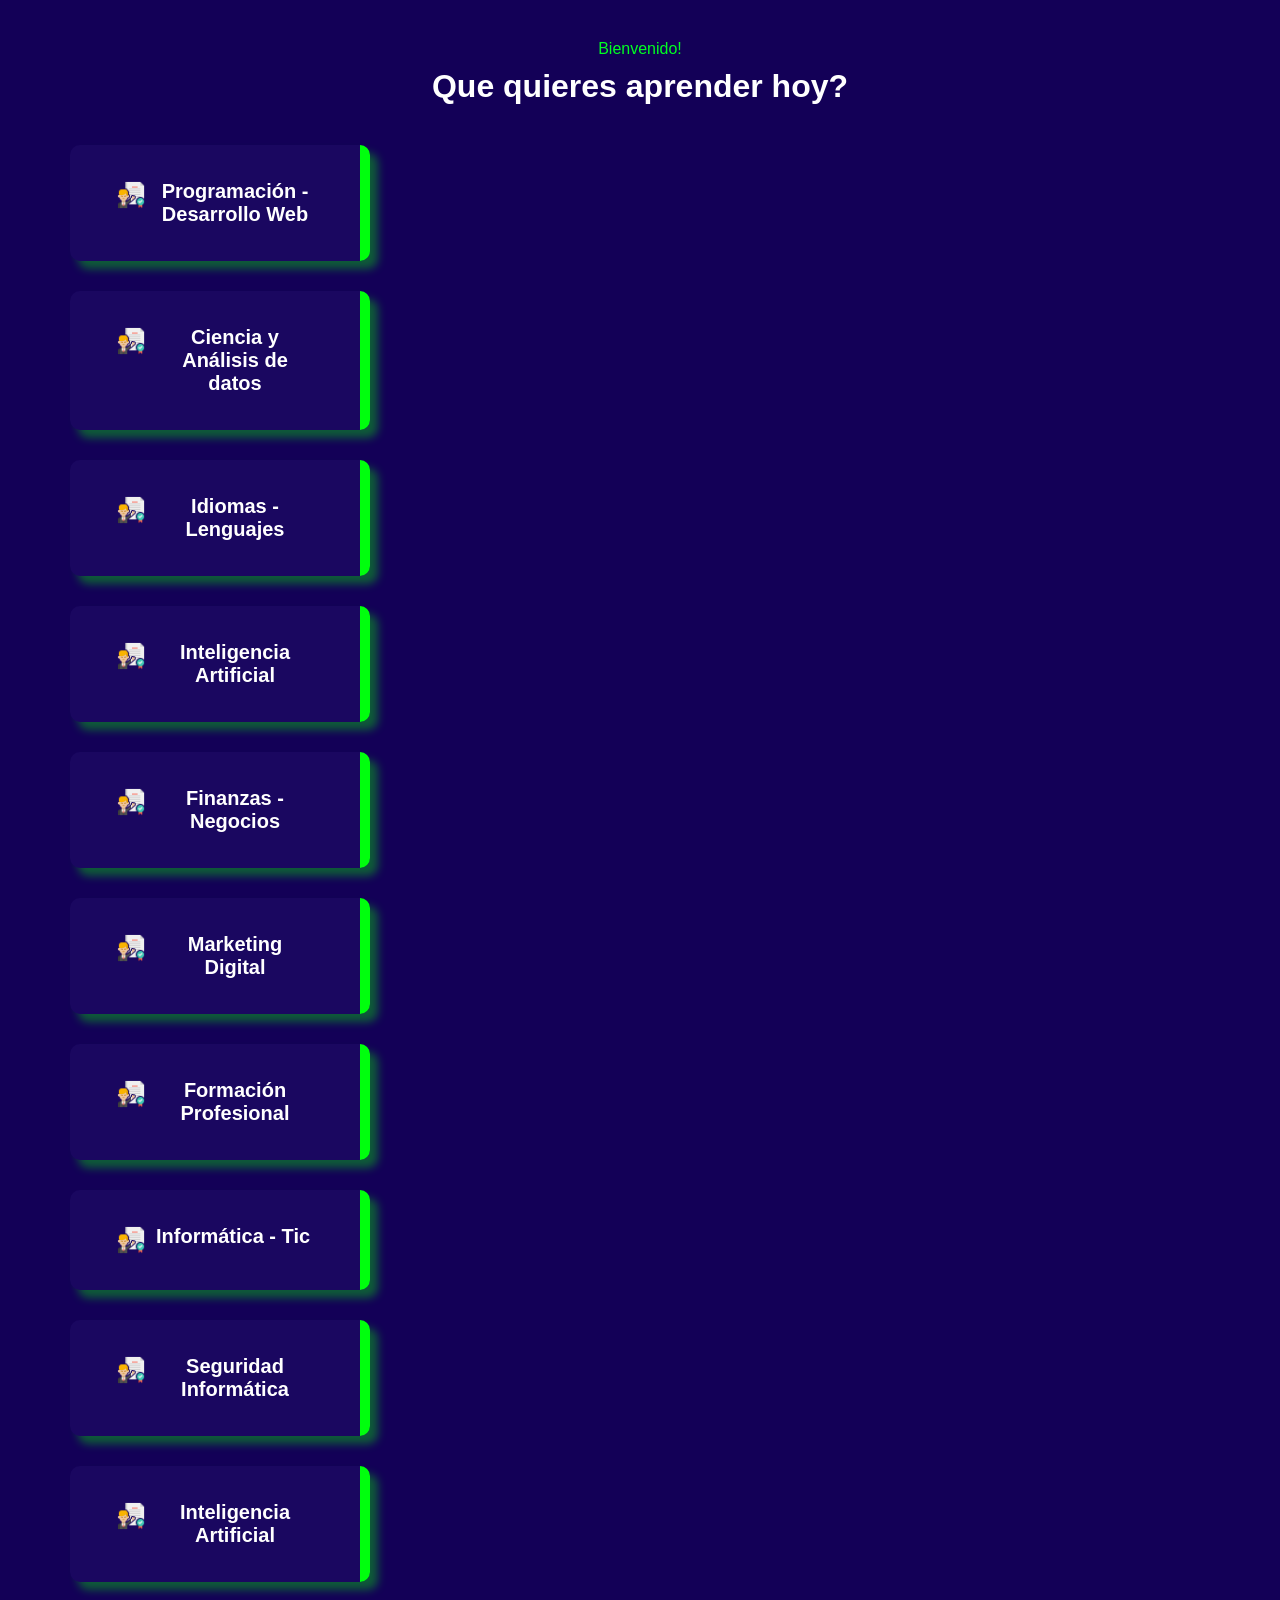
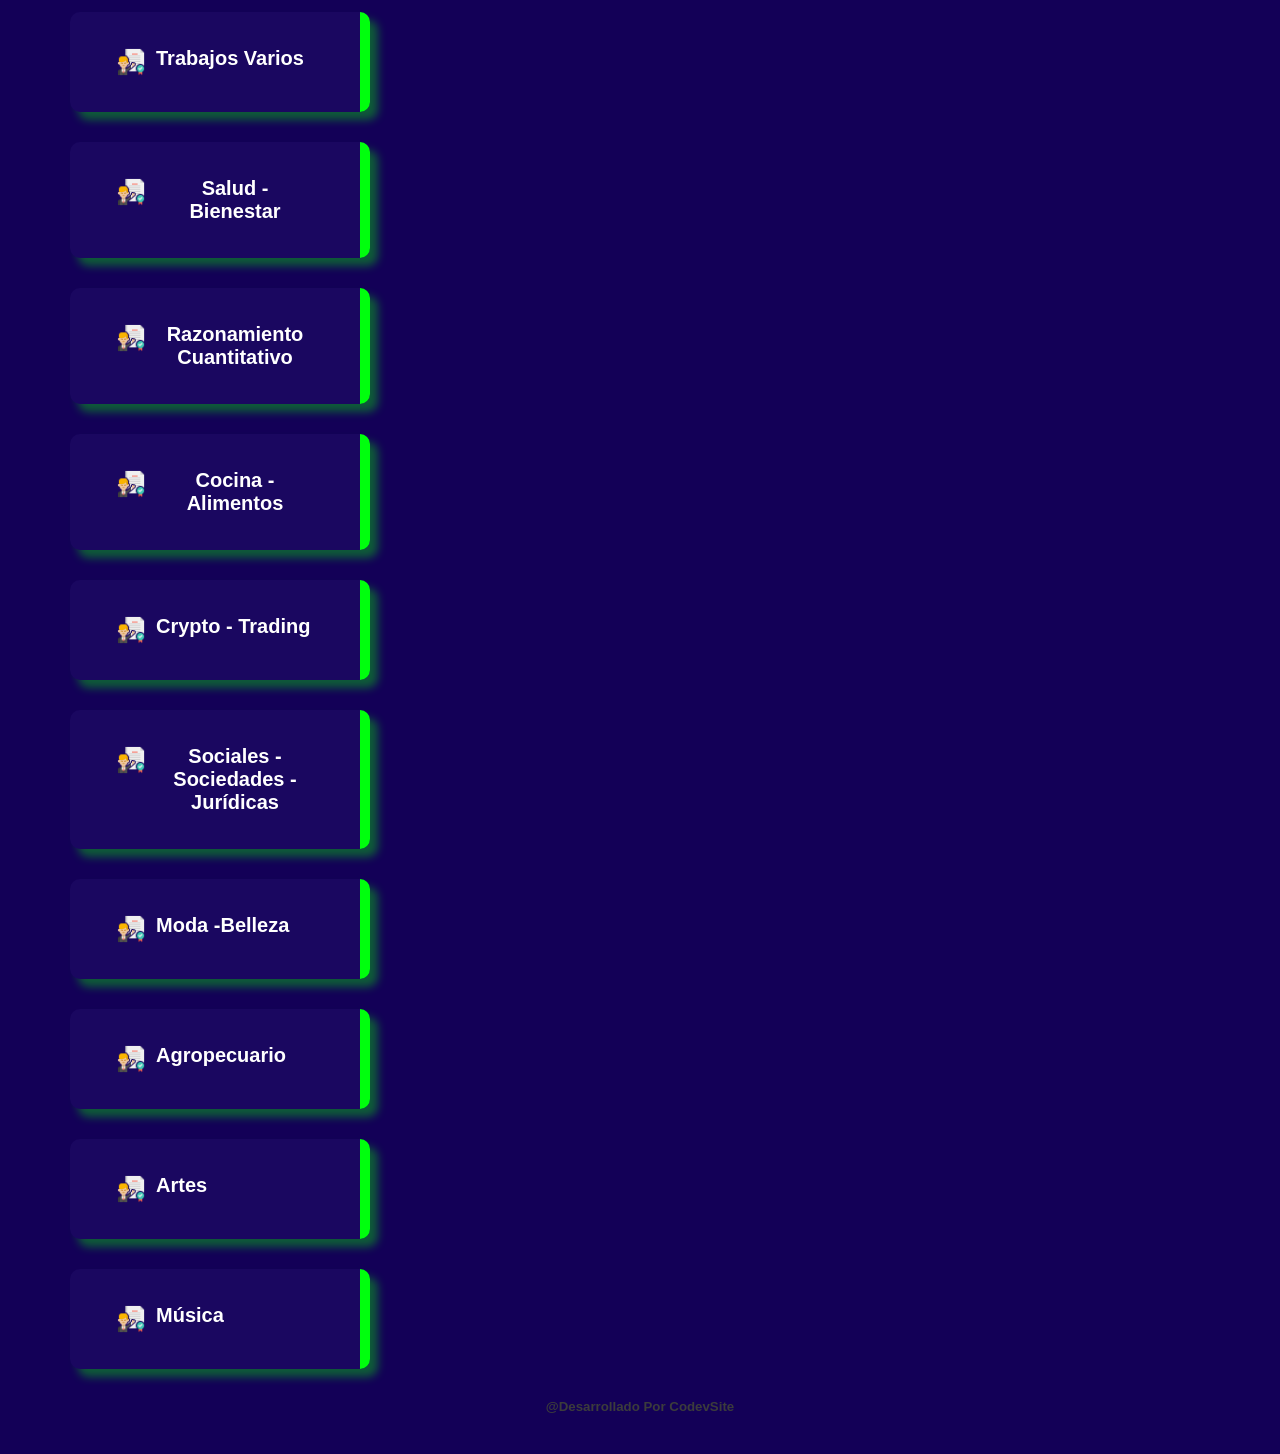
==== index.html @ 2d2b7a4b "Add files via upload" ====
<!DOCTYPE html>
<html lang="es">

<head>
    <meta charset="UTF-8">
    <meta name="viewport" content="width=device-width, initial-scale=1.0">
    <link rel="stylesheet" href="style.css">
    <title>Cursos</title>
</head>

<body>

    <p style="color: rgb(0, 255, 34);">Bienvenido!</p>
    <h1>Que quieres aprender hoy?</h1>
    <a href="style.css"><button><img src="cursos.png" alt=""> Programación - Desarrollo Web</button></a>
    <a href="style.css"><button><img src="cursos.png" alt=""> Ciencia y Análisis de datos</button></a>
    <a href="style.css"><button><img src="cursos.png" alt=""> Idiomas - Lenguajes</button></a>
    <a href="style.css"><button><img src="cursos.png" alt=""> Inteligencia Artificial</button></a>
    <a href="style.css"><button><img src="cursos.png" alt=""> Finanzas - Negocios</button></a>
    <a href="style.css"><button><img src="cursos.png" alt=""> Marketing Digital</button></a>
    <a href="style.css"><button><img src="cursos.png" alt=""> Formación Profesional</button></a>
    <a href="style.css"><button><img src="cursos.png" alt=""> Informática - Tic</button></a>
    <a href="style.css"><button><img src="cursos.png" alt=""> Seguridad Informática</button></a>
    <a href="style.css"><button><img src="cursos.png" alt=""> Inteligencia Artificial</button></a>
    <a href="style.css"><button><img src="cursos.png" alt=""> Trabajos Varios</button></a>
    <a href="style.css"><button><img src="cursos.png" alt=""> Salud - Bienestar</button></a>
    <a href="style.css"><button><img src="cursos.png" alt=""> Razonamiento Cuantitativo</button></a>
    <a href="style.css"><button><img src="cursos.png" alt=""> Cocina - Alimentos</button></a>
    <a href="style.css"><button><img src="cursos.png" alt=""> Crypto - Trading</button></a>
    <a href="style.css"><button><img src="cursos.png" alt=""> Sociales - Sociedades - Jurídicas</button></a>
    <a href="style.css"><button><img src="cursos.png" alt=""> Moda -Belleza</button></a>
    <a href="style.css"><button><img src="cursos.png" alt=""> Agropecuario</button></a>
    <a href="style.css"><button><img src="cursos.png" alt=""> Artes</button></a>
    <a href="style.css"><button><img src="cursos.png" alt=""> Música</button></a>

    <h5 style="color: rgb(60, 60, 60);">@Desarrollado Por CodevSite</h5>

</body>

</html>
---- style.css ----
* {
    margin: 0;
    padding: 0;
    font-family: sans-serif;
    text-align: center;
}

body {
    background-color: #130057;
    padding: 40px;
    color: white;
}

a {
    text-decoration: none;
}

body h1 {
    padding: 10px 0px 10px 0px;
}

body button img {
    width: 30px;
    padding: 0px 10px 0px 0px;
}

body button {
    display: flex;
    box-shadow: 8px 8px 8px #09ff005b;
    padding: 35px 46px 35px 46px;
    background-color: #987bff0e;
    border: none;
    border-radius: 10px;
    border-right: 10px solid rgb(0, 255, 13);
    font-size: 20px;
    font-weight: 900;
    color: rgb(255, 255, 255);
    margin: 30px;
    width: 300px;
    animation-name: lio;
    animation-duration: 1s;
    animation-iteration-count: infinite;
}

@keyframes lio {
    0% {
        transform: translateX(0);
    }
    50% {
        transform: translateY(3%);
    }
}
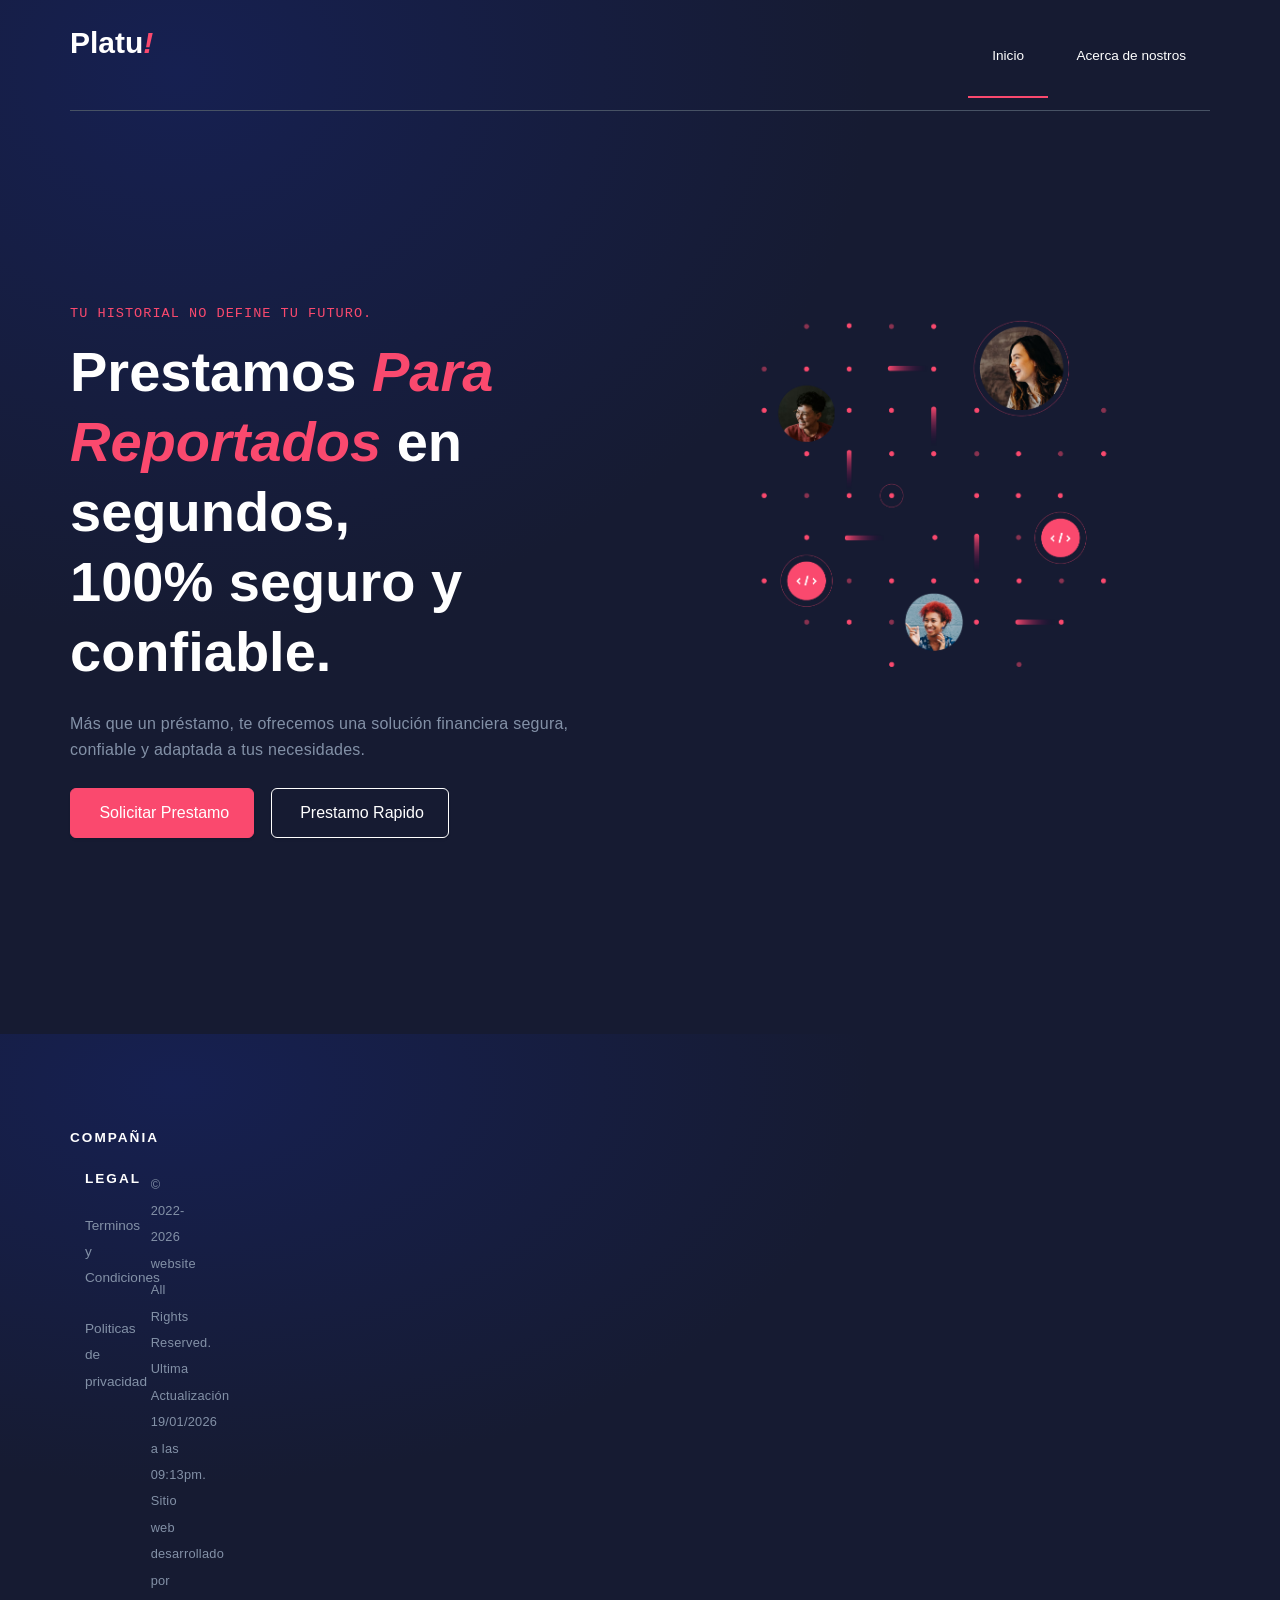
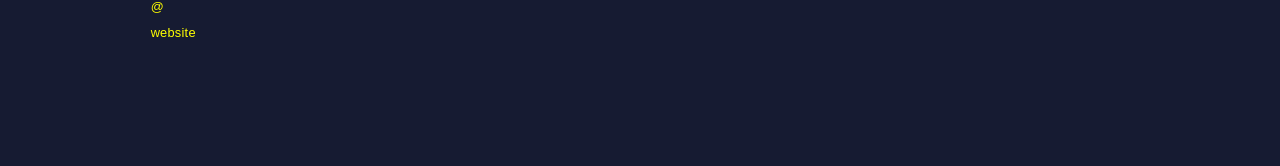
==== commit 4b6fe19a: "Add files via upload" ====
--- a/index.html
+++ b/index.html
@@ -3,37 +3,136 @@
 
 <head>
     <meta charset="UTF-8">
+    <meta http-equiv="X-UA-Compatible" content="IE=edge">
     <meta name="viewport" content="width=device-width, initial-scale=1.0">
-    <link rel="stylesheet" href="style.css">
-    <title>Cursos</title>
+    <title>Prestamos Colombia</title>
+
+    <link rel="stylesheet" href="styles.css">
+    <link rel="stylesheet" href="https://cdnjs.cloudflare.com/ajax/libs/font-awesome/6.1.2/css/all.min.css">
+
 </head>
 
 <body>
 
-    <p style="color: rgb(0, 255, 34);">Bienvenido!</p>
-    <h1>Que quieres aprender hoy?</h1>
-    <a href="style.css"><button><img src="cursos.png" alt=""> Programación - Desarrollo Web</button></a>
-    <a href="style.css"><button><img src="cursos.png" alt=""> Ciencia y Análisis de datos</button></a>
-    <a href="style.css"><button><img src="cursos.png" alt=""> Idiomas - Lenguajes</button></a>
-    <a href="style.css"><button><img src="cursos.png" alt=""> Inteligencia Artificial</button></a>
-    <a href="style.css"><button><img src="cursos.png" alt=""> Finanzas - Negocios</button></a>
-    <a href="style.css"><button><img src="cursos.png" alt=""> Marketing Digital</button></a>
-    <a href="style.css"><button><img src="cursos.png" alt=""> Formación Profesional</button></a>
-    <a href="style.css"><button><img src="cursos.png" alt=""> Informática - Tic</button></a>
-    <a href="style.css"><button><img src="cursos.png" alt=""> Seguridad Informática</button></a>
-    <a href="style.css"><button><img src="cursos.png" alt=""> Inteligencia Artificial</button></a>
-    <a href="style.css"><button><img src="cursos.png" alt=""> Trabajos Varios</button></a>
-    <a href="style.css"><button><img src="cursos.png" alt=""> Salud - Bienestar</button></a>
-    <a href="style.css"><button><img src="cursos.png" alt=""> Razonamiento Cuantitativo</button></a>
-    <a href="style.css"><button><img src="cursos.png" alt=""> Cocina - Alimentos</button></a>
-    <a href="style.css"><button><img src="cursos.png" alt=""> Crypto - Trading</button></a>
-    <a href="style.css"><button><img src="cursos.png" alt=""> Sociales - Sociedades - Jurídicas</button></a>
-    <a href="style.css"><button><img src="cursos.png" alt=""> Moda -Belleza</button></a>
-    <a href="style.css"><button><img src="cursos.png" alt=""> Agropecuario</button></a>
-    <a href="style.css"><button><img src="cursos.png" alt=""> Artes</button></a>
-    <a href="style.css"><button><img src="cursos.png" alt=""> Música</button></a>
+    <!-- Hero -->
+    <section id="hero">
+        <!-- Header -->
+        <header>
+            <div class="container">
+                <div id="navbar">
+                    <h1 style="font-size: 30px;" class="logo" alt="logo">Platu<i style="color: #fa496e; font-weight: 900; font-family: sans-serif;">!</i></h1>
+                    <nav>
 
-    <h5 style="color: rgb(60, 60, 60);">@Desarrollado Por CodevSite</h5>
+                        <button class="navbar-toggle" aria-label="Toggle navigation">
+                    <i class="fa-solid fa-bars"></i>
+                </button>
+
+                        <ul class="navbar-links">
+                            <li class="active"><a href="">Inicio</a></li>
+                      
+                            <li><a href="#de">Acerca de nostros</a></li>
+                        </ul>
+                    </nav>
+                </div>
+            </div>
+        </header>
+
+        <div class="container">
+            <div class="row">
+                <div class="col-sm-6">
+                    <p class="kicker">Tu historial no define tu futuro.</p>
+                    <h1 class="jumbo">Prestamos<i style="color: #fa496e; font-weight: 900; font-family: sans-serif;"> Para Reportados</i> en segundos, <br> 100% seguro y confiable.</h1>
+
+                    <p>Más que un préstamo, te ofrecemos una solución financiera segura, confiable y adaptada a tus necesidades.</p>
+                    <div class="did">
+                        <a href="uno.html" class="btn btn-primary mr-sm"> &nbsp;Solicitar Prestamo</a> <a href="uno.html" class="btn btn-secondary"> &nbsp;Prestamo Rapido</a>
+                    </div>
+                </div>
+
+                <div class="col-sm-6">
+                    <div class="di">
+                        <img src="hero.png" class="hero-img" alt="">
+                    </div>
+                </div>
+            </div>
+        </div>
+    </section>
+
+    <style>
+        .did {
+            animation-name: log;
+            animation-duration: 1s;
+            animation-iteration-count: infinite;
+        }
+        
+        @keyframes log {
+            0% {
+                transform: translateY(0%);
+            }
+            50% {
+                transform: translateX(1px);
+            }
+        }
+        
+        .di {
+            animation-name: log;
+            animation-duration: 2s;
+            animation-iteration-count: infinite;
+        }
+        
+        @keyframes log {
+            0% {
+                transform: translateX(0%);
+            }
+            50% {
+                transform: translateY(5%);
+            }
+        }
+    </style>
+
+    <main>
+        <!-- Trusted -->
+
+
+
+        <!-- Content -->
+
+       
+        <footer id="de">
+            <div class="container">
+                <div class="row">
+                    <div class="col-sm-3">
+                        <h3>Compañia</h3>
+
+                        <ul>
+                          
+                    
+                    <div class="col-sm-3">
+                        <h3>Legal</h3>
+
+                        <ul>
+                            <li>
+                                <a href="#">Terminos y Condiciones</a>
+                            </li>
+                            <li>
+                                <a href="#">Politicas de privacidad</a>
+                            </li>
+                        </ul>
+                    </div>
+                    <div class="col-sm-3">
+
+
+
+
+                        <p><small>© 2022-2026 website All Rights Reserved. Ultima Actualización 19/01/2026 a las 09:13pm. <br>Sitio web desarrollado por <a style="text-decoration: none; color: yellow;" href="">@ website
+
+                        </a></small></p>
+                    </div>
+                </div>
+            </div>
+        </footer>
+
+        <script src="main.js"></script> 
 
 </body>
 
--- a/styles.css
+++ b/styles.css
@@ -0,0 +1,1560 @@
+html {
+    line-height: 1.15;
+    -webkit-text-size-adjust: 100%;
+}
+
+body::-webkit-scrollbar {
+    background-color: #161B32;
+    width: 12px;
+}
+
+::-webkit-scrollbar-thumb {
+    border-radius: 50px;
+    background-color: rgb(255, 255, 255);
+}
+
+body {
+    margin: 0
+}
+
+main {
+    display: block
+}
+
+h1 {
+    font-size: 2em
+}
+
+hr {
+    box-sizing: content-box;
+    height: 0;
+    overflow: visible
+}
+
+pre {
+    font-family: monospace, monospace;
+    font-size: 1em
+}
+
+a {
+    background-color: rgba(0, 0, 0, 0)
+}
+
+abbr[title] {
+    border-bottom: none;
+    text-decoration: underline;
+    text-decoration: underline dotted
+}
+
+b,
+strong {
+    font-weight: bolder
+}
+
+code,
+kbd,
+samp {
+    font-family: monospace, monospace;
+    font-size: 1em
+}
+
+small {
+    font-size: 80%
+}
+
+sub,
+sup {
+    font-size: 75%;
+    line-height: 0;
+    position: relative;
+    vertical-align: baseline
+}
+
+sub {
+    bottom: -0.25em
+}
+
+sup {
+    top: -0.5em
+}
+
+img {
+    border-style: none
+}
+
+button,
+input,
+optgroup,
+select,
+textarea {
+    font-family: inherit;
+    font-size: 100%;
+    line-height: 1.15;
+    margin: 0
+}
+
+button,
+input {
+    overflow: visible
+}
+
+button,
+select {
+    text-transform: none
+}
+
+button,
+[type=button],
+[type=reset],
+[type=submit] {
+    -webkit-appearance: button
+}
+
+button::-moz-focus-inner,
+[type=button]::-moz-focus-inner,
+[type=reset]::-moz-focus-inner,
+[type=submit]::-moz-focus-inner {
+    border-style: none;
+    padding: 0
+}
+
+button:-moz-focusring,
+[type=button]:-moz-focusring,
+[type=reset]:-moz-focusring,
+[type=submit]:-moz-focusring {
+    outline: 1px dotted ButtonText
+}
+
+fieldset {
+    padding: .35em .75em .625em
+}
+
+legend {
+    box-sizing: border-box;
+    color: inherit;
+    display: table;
+    max-width: 100%;
+    padding: 0;
+    white-space: normal
+}
+
+progress {
+    vertical-align: baseline
+}
+
+textarea {
+    overflow: auto
+}
+
+[type=checkbox],
+[type=radio] {
+    box-sizing: border-box;
+    padding: 0
+}
+
+[type=number]::-webkit-inner-spin-button,
+[type=number]::-webkit-outer-spin-button {
+    height: auto
+}
+
+[type=search] {
+    -webkit-appearance: textfield;
+    outline-offset: -2px
+}
+
+[type=search]::-webkit-search-decoration {
+    -webkit-appearance: none
+}
+
+::-webkit-file-upload-button {
+    -webkit-appearance: button;
+    font: inherit
+}
+
+details {
+    display: block
+}
+
+summary {
+    display: list-item
+}
+
+template {
+    display: none
+}
+
+[hidden] {
+    display: none
+}
+
+@font-face {
+    font-family: "Manrope";
+    src: url("../../fonts/Manrope-Bold.woff2") format("woff2");
+    font-weight: 700
+}
+
+@font-face {
+    font-family: "Manrope";
+    src: url("../../fonts/Manrope-Regular.woff2") format("woff2");
+    font-weight: 400
+}
+
+@font-face {
+    font-family: "Manrope";
+    src: url("../../fonts/Manrope-Light.woff2") format("woff2");
+    font-weight: 300
+}
+
+@font-face {
+    font-family: "Manrope";
+    src: url("../../fonts/Manrope-SemiBold.woff2") format("woff2");
+    font-weight: 600
+}
+
+@font-face {
+    font-family: "Manrope";
+    src: url("../../fonts/Manrope-ExtraLight.woff2") format("woff2");
+    font-weight: 100
+}
+
+html {
+    font-size: 1rem;
+    line-height: 1.65;
+    -webkit-box-sizing: border-box;
+    box-sizing: border-box;
+    -ms-overflow-style: scrollbar;
+    -webkit-text-size-adjust: 100%;
+    image-rendering: crisp-edges;
+    scroll-behavior: smooth;
+}
+
+body {
+    font-family: "Manrope", sans-serif;
+    color: #8391a7;
+    font-weight: 300
+}
+
+*,
+*::before,
+*::after {
+    -webkit-box-sizing: inherit;
+    box-sizing: inherit
+}
+
+h1,
+h2,
+h3,
+h4,
+h5,
+h6 {
+    margin-top: 0;
+    margin-bottom: 1.5rem;
+    line-height: 1.25;
+    font-weight: 600;
+    color: #1d2d35
+}
+
+h1 {
+    font-size: 2rem
+}
+
+h2 {
+    font-size: 1.75rem
+}
+
+h3 {
+    font-size: 1.5rem
+}
+
+h4 {
+    font-size: 1.25rem
+}
+
+h5 {
+    font-size: 1.1rem
+}
+
+h6 {
+    font-size: 1rem
+}
+
+@media(min-width: 768px) {
+    h1 {
+        font-size: 3rem
+    }
+    h1.jumbo {
+        font-size: 3.5rem
+    }
+    h2 {
+        font-size: 2.5rem;
+        margin-top: .75rem
+    }
+    h3 {
+        font-size: 2rem
+    }
+    h4 {
+        font-size: 1.5rem
+    }
+    h5 {
+        font-size: 1.25rem
+    }
+    h6 {
+        font-size: 1rem
+    }
+}
+
+p {
+    margin-bottom: 1.5rem;
+    margin-top: 0;
+    letter-spacing: .25px;
+    font-weight: 300
+}
+
+.kicker {
+    text-transform: uppercase;
+    color: #fa496e;
+    font-weight: 400;
+    font-size: .85rem !important;
+    letter-spacing: 1px;
+    margin-bottom: .75rem;
+    font-family: monospace;
+}
+
+header {
+    padding-bottom: 12rem
+}
+
+header #navbar .logo {
+    max-width: 100px
+}
+
+#hero {
+    padding: 0 0 12rem 0;
+    background-image: radial-gradient(54.35% 54.35% at 13.82% 7%, #162051 0%, #161B32 100%)
+}
+
+#hero .hero-img {
+    max-width: 360px;
+    margin: 0 auto;
+    display: block;
+    position: relative;
+    top: 1rem;
+    animation: fadeInUp 600ms .2s;
+    animation-fill-mode: both
+}
+
+#hero h1 {
+    color: #fff;
+    animation: fadeInUp 600ms .2s;
+    animation-fill-mode: both
+}
+
+#hero p {
+    font-size: 1rem;
+    animation: fadeInUp 600ms .2s;
+    animation-fill-mode: both
+}
+
+#hero .btn {
+    animation: fadeInUp 600ms .2s;
+    animation-fill-mode: both
+}
+
+#hero .btn.btn-secondary {
+    color: #fff;
+    border-color: #fff
+}
+
+#hero .btn.btn-secondary:hover {
+    background-color: #fff;
+    border-color: #fff;
+    color: #1d2d35
+}
+
+@media all and (max-width: 768px) {
+    header {
+        padding-bottom: 6rem
+    }
+    #hero {
+        padding: 0 0 6rem 0
+    }
+    #hero .hero-img {
+        max-width: 65%;
+        margin-top: 1.5rem
+    }
+}
+
+#trusted {
+    padding: 3rem 0;
+    background: #f9fafb
+}
+
+#trusted a {
+    padding: 0 1.5rem;
+    display: block;
+    color: #8391a7
+}
+
+#trusted a svg {
+    display: block
+}
+
+@media all and (max-width: 768px) {
+    #trusted a svg {
+        display: block;
+        max-width: 140px;
+        margin: 0 auto;
+        margin-bottom: .75rem
+    }
+    #trusted .row {
+        display: block !important
+    }
+}
+
+#intro {
+    padding: 12rem 0
+}
+
+#intro .img-right {
+    width: 100%;
+    display: block;
+    max-width: 500px;
+    margin-left: auto
+}
+
+@media all and (max-width: 768px) {
+    #intro {
+        padding: 6rem 0
+    }
+}
+
+#features {
+    padding: 0 0 12rem 0
+}
+
+#features .img-left {
+    width: 100%;
+    display: block;
+    max-width: 500px;
+    margin-right: auto
+}
+
+@media all and (max-width: 768px) {
+    #features {
+        padding: 0 0 6rem 0
+    }
+}
+
+#pricing {
+    padding: 12rem 0;
+    background: #f9fafb
+}
+
+@media all and (max-width: 768px) {
+    #pricing {
+        padding: 6rem 0
+    }
+}
+
+#cta {
+    background: #f9fafb;
+    padding: 3rem 0
+}
+
+footer {
+    padding: 6rem 0;
+    background: radial-gradient(54.35% 54.35% at 13.82% 7%, #162051 0%, #161B32 100%)
+}
+
+footer h3 {
+    font-size: .85rem;
+    color: #fff;
+    text-transform: uppercase;
+    letter-spacing: 2px
+}
+
+footer ul {
+    list-style: none;
+    padding-left: 0
+}
+
+footer ul li {
+    margin-bottom: 1.5rem
+}
+
+footer ul li a {
+    color: #8391a7;
+    text-decoration: none;
+    font-size: .85rem;
+    transition: all .3s ease-in-out
+}
+
+footer ul li a:hover {
+    color: #fa496e
+}
+
+footer ul.social li {
+    display: inline;
+    margin-right: .75rem
+}
+
+footer ul.social li a {
+    color: #fff
+}
+
+footer ul.social li a svg {
+    max-width: 25px
+}
+
+footer ul.social li a:hover {
+    color: #fa496e
+}
+
+footer .logo {
+    max-width: 100px;
+    margin-bottom: .75rem
+}
+
+.container {
+    margin-right: auto;
+    margin-left: auto;
+    padding-left: 15px;
+    padding-right: 15px
+}
+
+.container:before,
+.container:after {
+    content: " ";
+    display: table
+}
+
+.container:after {
+    clear: both
+}
+
+.row {
+    margin-left: -15px;
+    margin-right: -15px
+}
+
+.row:before,
+.row:after {
+    content: " ";
+    display: table
+}
+
+.row:after {
+    clear: both
+}
+
+.col-xs-1,
+.col-xs-2,
+.col-xs-3,
+.col-xs-4,
+.col-xs-5,
+.col-xs-6,
+.col-xs-7,
+.col-xs-8,
+.col-xs-9,
+.col-xs-10,
+.col-xs-11,
+.col-xs-12,
+.col-sm-1,
+.col-sm-2,
+.col-sm-3,
+.col-sm-4,
+.col-sm-5,
+.col-sm-6,
+.col-sm-7,
+.col-sm-8,
+.col-sm-9,
+.col-sm-10,
+.col-sm-11,
+.col-sm-12,
+.col-md-1,
+.col-md-2,
+.col-md-3,
+.col-md-4,
+.col-md-5,
+.col-md-6,
+.col-md-7,
+.col-md-8,
+.col-md-9,
+.col-md-10,
+.col-md-11,
+.col-md-12,
+.col-lg-1,
+.col-lg-2,
+.col-lg-3,
+.col-lg-4,
+.col-lg-5,
+.col-lg-6,
+.col-lg-7,
+.col-lg-8,
+.col-lg-9,
+.col-lg-10,
+.col-lg-11,
+.col-lg-12 {
+    position: relative;
+    min-height: 1px;
+    padding-left: 15px;
+    padding-right: 15px
+}
+
+.col-xs-1,
+.col-xs-2,
+.col-xs-3,
+.col-xs-4,
+.col-xs-5,
+.col-xs-6,
+.col-xs-7,
+.col-xs-8,
+.col-xs-9,
+.col-xs-10,
+.col-xs-11 {
+    float: left
+}
+
+.col-xs-1 {
+    width: 8.3333333333%
+}
+
+.col-xs-2 {
+    width: 16.6666666667%
+}
+
+.col-xs-3 {
+    width: 25%
+}
+
+.col-xs-4 {
+    width: 33.3333333333%
+}
+
+.col-xs-5 {
+    width: 41.6666666667%
+}
+
+.col-xs-6 {
+    width: 50%
+}
+
+.col-xs-7 {
+    width: 58.3333333333%
+}
+
+.col-xs-8 {
+    width: 66.6666666667%
+}
+
+.col-xs-9 {
+    width: 75%
+}
+
+.col-xs-10 {
+    width: 83.3333333333%
+}
+
+.col-xs-11 {
+    width: 91.6666666667%
+}
+
+.col-xs-12 {
+    width: 100%
+}
+
+@media(min-width: 768px) {
+    .container {
+        max-width: 750px
+    }
+    .col-sm-1,
+    .col-sm-2,
+    .col-sm-3,
+    .col-sm-4,
+    .col-sm-5,
+    .col-sm-6,
+    .col-sm-7,
+    .col-sm-8,
+    .col-sm-9,
+    .col-sm-10,
+    .col-sm-11 {
+        float: left
+    }
+    .col-sm-1 {
+        width: 8.3333333333%
+    }
+    .col-sm-2 {
+        width: 16.6666666667%
+    }
+    .col-sm-3 {
+        width: 25%
+    }
+    .col-sm-4 {
+        width: 33.3333333333%
+    }
+    .col-sm-5 {
+        width: 41.6666666667%
+    }
+    .col-sm-6 {
+        width: 50%
+    }
+    .col-sm-7 {
+        width: 58.3333333333%
+    }
+    .col-sm-8 {
+        width: 66.6666666667%
+    }
+    .col-sm-9 {
+        width: 75%
+    }
+    .col-sm-10 {
+        width: 83.3333333333%
+    }
+    .col-sm-11 {
+        width: 91.6666666667%
+    }
+    .col-sm-12 {
+        width: 100%
+    }
+    .col-sm-push-1 {
+        left: 8.3333333333%
+    }
+    .col-sm-push-2 {
+        left: 16.6666666667%
+    }
+    .col-sm-push-3 {
+        left: 25%
+    }
+    .col-sm-push-4 {
+        left: 33.3333333333%
+    }
+    .col-sm-push-5 {
+        left: 41.6666666667%
+    }
+    .col-sm-push-6 {
+        left: 50%
+    }
+    .col-sm-push-7 {
+        left: 58.3333333333%
+    }
+    .col-sm-push-8 {
+        left: 66.6666666667%
+    }
+    .col-sm-push-9 {
+        left: 75%
+    }
+    .col-sm-push-10 {
+        left: 83.3333333333%
+    }
+    .col-sm-push-11 {
+        left: 91.6666666667%
+    }
+    .col-sm-pull-1 {
+        right: 8.3333333333%
+    }
+    .col-sm-pull-2 {
+        right: 16.6666666667%
+    }
+    .col-sm-pull-3 {
+        right: 25%
+    }
+    .col-sm-pull-4 {
+        right: 33.3333333333%
+    }
+    .col-sm-pull-5 {
+        right: 41.6666666667%
+    }
+    .col-sm-pull-6 {
+        right: 50%
+    }
+    .col-sm-pull-7 {
+        right: 58.3333333333%
+    }
+    .col-sm-pull-8 {
+        right: 66.6666666667%
+    }
+    .col-sm-pull-9 {
+        right: 75%
+    }
+    .col-sm-pull-10 {
+        right: 83.3333333333%
+    }
+    .col-sm-pull-11 {
+        right: 91.6666666667%
+    }
+    .col-sm-offset-1 {
+        margin-left: 8.3333333333%
+    }
+    .col-sm-offset-2 {
+        margin-left: 16.6666666667%
+    }
+    .col-sm-offset-3 {
+        margin-left: 25%
+    }
+    .col-sm-offset-4 {
+        margin-left: 33.3333333333%
+    }
+    .col-sm-offset-5 {
+        margin-left: 41.6666666667%
+    }
+    .col-sm-offset-6 {
+        margin-left: 50%
+    }
+    .col-sm-offset-7 {
+        margin-left: 58.3333333333%
+    }
+    .col-sm-offset-8 {
+        margin-left: 66.6666666667%
+    }
+    .col-sm-offset-9 {
+        margin-left: 75%
+    }
+    .col-sm-offset-10 {
+        margin-left: 83.3333333333%
+    }
+    .col-sm-offset-11 {
+        margin-left: 91.6666666667%
+    }
+}
+
+@media(min-width: 992px) {
+    .container {
+        max-width: 970px
+    }
+    .col-md-1,
+    .col-md-2,
+    .col-md-3,
+    .col-md-4,
+    .col-md-5,
+    .col-md-6,
+    .col-md-7,
+    .col-md-8,
+    .col-md-9,
+    .col-md-10,
+    .col-md-11 {
+        float: left
+    }
+    .col-md-1 {
+        width: 8.3333333333%
+    }
+    .col-md-2 {
+        width: 16.6666666667%
+    }
+    .col-md-3 {
+        width: 25%
+    }
+    .col-md-4 {
+        width: 33.3333333333%
+    }
+    .col-md-5 {
+        width: 41.6666666667%
+    }
+    .col-md-6 {
+        width: 50%
+    }
+    .col-md-7 {
+        width: 58.3333333333%
+    }
+    .col-md-8 {
+        width: 66.6666666667%
+    }
+    .col-md-9 {
+        width: 75%
+    }
+    .col-md-10 {
+        width: 83.3333333333%
+    }
+    .col-md-11 {
+        width: 91.6666666667%
+    }
+    .col-md-12 {
+        width: 100%
+    }
+    .col-md-push-0 {
+        left: auto
+    }
+    .col-md-push-1 {
+        left: 8.3333333333%
+    }
+    .col-md-push-2 {
+        left: 16.6666666667%
+    }
+    .col-md-push-3 {
+        left: 25%
+    }
+    .col-md-push-4 {
+        left: 33.3333333333%
+    }
+    .col-md-push-5 {
+        left: 41.6666666667%
+    }
+    .col-md-push-6 {
+        left: 50%
+    }
+    .col-md-push-7 {
+        left: 58.3333333333%
+    }
+    .col-md-push-8 {
+        left: 66.6666666667%
+    }
+    .col-md-push-9 {
+        left: 75%
+    }
+    .col-md-push-10 {
+        left: 83.3333333333%
+    }
+    .col-md-push-11 {
+        left: 91.6666666667%
+    }
+    .col-md-pull-0 {
+        right: auto
+    }
+    .col-md-pull-1 {
+        right: 8.3333333333%
+    }
+    .col-md-pull-2 {
+        right: 16.6666666667%
+    }
+    .col-md-pull-3 {
+        right: 25%
+    }
+    .col-md-pull-4 {
+        right: 33.3333333333%
+    }
+    .col-md-pull-5 {
+        right: 41.6666666667%
+    }
+    .col-md-pull-6 {
+        right: 50%
+    }
+    .col-md-pull-7 {
+        right: 58.3333333333%
+    }
+    .col-md-pull-8 {
+        right: 66.6666666667%
+    }
+    .col-md-pull-9 {
+        right: 75%
+    }
+    .col-md-pull-10 {
+        right: 83.3333333333%
+    }
+    .col-md-pull-11 {
+        right: 91.6666666667%
+    }
+    .col-md-offset-0 {
+        margin-left: 0
+    }
+    .col-md-offset-1 {
+        margin-left: 8.3333333333%
+    }
+    .col-md-offset-2 {
+        margin-left: 16.6666666667%
+    }
+    .col-md-offset-3 {
+        margin-left: 25%
+    }
+    .col-md-offset-4 {
+        margin-left: 33.3333333333%
+    }
+    .col-md-offset-5 {
+        margin-left: 41.6666666667%
+    }
+    .col-md-offset-6 {
+        margin-left: 50%
+    }
+    .col-md-offset-7 {
+        margin-left: 58.3333333333%
+    }
+    .col-md-offset-8 {
+        margin-left: 66.6666666667%
+    }
+    .col-md-offset-9 {
+        margin-left: 75%
+    }
+    .col-md-offset-10 {
+        margin-left: 83.3333333333%
+    }
+    .col-md-offset-11 {
+        margin-left: 91.6666666667%
+    }
+}
+
+@media(min-width: 1200px) {
+    .container {
+        max-width: 1170px
+    }
+    .col-lg-1,
+    .col-lg-2,
+    .col-lg-3,
+    .col-lg-4,
+    .col-lg-5,
+    .col-lg-6,
+    .col-lg-7,
+    .col-lg-8,
+    .col-lg-9,
+    .col-lg-10,
+    .col-lg-11 {
+        float: left
+    }
+    .col-lg-1 {
+        width: 8.3333333333%
+    }
+    .col-lg-2 {
+        width: 16.6666666667%
+    }
+    .col-lg-3 {
+        width: 25%
+    }
+    .col-lg-4 {
+        width: 33.3333333333%
+    }
+    .col-lg-5 {
+        width: 41.6666666667%
+    }
+    .col-lg-6 {
+        width: 50%
+    }
+    .col-lg-7 {
+        width: 58.3333333333%
+    }
+    .col-lg-8 {
+        width: 66.6666666667%
+    }
+    .col-lg-9 {
+        width: 75%
+    }
+    .col-lg-10 {
+        width: 83.3333333333%
+    }
+    .col-lg-11 {
+        width: 91.6666666667%
+    }
+    .col-lg-12 {
+        width: 100%
+    }
+    .col-lg-push-0 {
+        left: auto
+    }
+    .col-lg-push-1 {
+        left: 8.3333333333%
+    }
+    .col-lg-push-2 {
+        left: 16.6666666667%
+    }
+    .col-lg-push-3 {
+        left: 25%
+    }
+    .col-lg-push-4 {
+        left: 33.3333333333%
+    }
+    .col-lg-push-5 {
+        left: 41.6666666667%
+    }
+    .col-lg-push-6 {
+        left: 50%
+    }
+    .col-lg-push-7 {
+        left: 58.3333333333%
+    }
+    .col-lg-push-8 {
+        left: 66.6666666667%
+    }
+    .col-lg-push-9 {
+        left: 75%
+    }
+    .col-lg-push-10 {
+        left: 83.3333333333%
+    }
+    .col-lg-push-11 {
+        left: 91.6666666667%
+    }
+    .col-lg-pull-0 {
+        right: auto
+    }
+    .col-lg-pull-1 {
+        right: 8.3333333333%
+    }
+    .col-lg-pull-2 {
+        right: 16.6666666667%
+    }
+    .col-lg-pull-3 {
+        right: 25%
+    }
+    .col-lg-pull-4 {
+        right: 33.3333333333%
+    }
+    .col-lg-pull-5 {
+        right: 41.6666666667%
+    }
+    .col-lg-pull-6 {
+        right: 50%
+    }
+    .col-lg-pull-7 {
+        right: 58.3333333333%
+    }
+    .col-lg-pull-8 {
+        right: 66.6666666667%
+    }
+    .col-lg-pull-9 {
+        right: 75%
+    }
+    .col-lg-pull-10 {
+        right: 83.3333333333%
+    }
+    .col-lg-pull-11 {
+        right: 91.6666666667%
+    }
+    .col-lg-offset-0 {
+        margin-left: 0
+    }
+    .col-lg-offset-1 {
+        margin-left: 8.3333333333%
+    }
+    .col-lg-offset-2 {
+        margin-left: 16.6666666667%
+    }
+    .col-lg-offset-3 {
+        margin-left: 25%
+    }
+    .col-lg-offset-4 {
+        margin-left: 33.3333333333%
+    }
+    .col-lg-offset-5 {
+        margin-left: 41.6666666667%
+    }
+    .col-lg-offset-6 {
+        margin-left: 50%
+    }
+    .col-lg-offset-7 {
+        margin-left: 58.3333333333%
+    }
+    .col-lg-offset-8 {
+        margin-left: 66.6666666667%
+    }
+    .col-lg-offset-9 {
+        margin-left: 75%
+    }
+    .col-lg-offset-10 {
+        margin-left: 83.3333333333%
+    }
+    .col-lg-offset-11 {
+        margin-left: 91.6666666667%
+    }
+}
+
+.accordion {
+    display: flex;
+    flex-direction: column;
+    width: 100%;
+    height: auto
+}
+
+.accordion .a-container {
+    display: flex;
+    flex-direction: column;
+    width: 100%;
+    padding-bottom: 5px
+}
+
+.accordion .a-container .a-btn {
+    margin: 0;
+    position: relative;
+    padding: .75rem 0;
+    width: 100%;
+    color: #1d2d35;
+    display: block;
+    font-weight: 700;
+    font-size: .85rem;
+    cursor: pointer;
+    border-bottom: 1px solid #ced3dc;
+    transition: all .3s ease-in-out
+}
+
+.accordion .a-container .a-btn:hover {
+    color: #fa496e
+}
+
+.accordion .a-container .a-btn span {
+    display: block;
+    position: absolute;
+    height: 8px;
+    width: 8px;
+    right: .75rem;
+    top: 18px
+}
+
+.accordion .a-container .a-btn span:after {
+    content: "";
+    width: 8px;
+    height: 1px;
+    background-color: #1d2d35;
+    position: absolute;
+    top: 10px
+}
+
+.accordion .a-container .a-btn span:before {
+    content: "";
+    width: 8px;
+    height: 1px;
+    background-color: #1d2d35;
+    position: absolute;
+    top: 10px;
+    transform: rotate(90deg);
+    transition: all .3s ease-in-out
+}
+
+.accordion .a-container .a-panel {
+    width: 100%;
+    color: #8391a7;
+    transition: all .2s ease-in-out;
+    opacity: 0;
+    height: auto;
+    max-height: 0;
+    overflow: hidden;
+    padding: 0;
+    font-size: .85rem
+}
+
+.accordion .a-container.active .a-btn {
+    color: #fa496e
+}
+
+.accordion .a-container.active .a-btn span::before {
+    transform: rotate(0deg)
+}
+
+.accordion .a-container.active .a-panel {
+    padding: .75rem 0;
+    opacity: 1;
+    max-height: 500px
+}
+
+.btn {
+    display: inline-block;
+    color: #000;
+    background-color: #8391a7;
+    border-color: #8391a7;
+    text-align: center;
+    font-weight: 400;
+    vertical-align: middle;
+    -webkit-user-select: none;
+    -moz-user-select: none;
+    -ms-user-select: none;
+    user-select: none;
+    border: 1px solid #8391a7;
+    padding: .75rem 1.5rem;
+    font-size: 1rem;
+    line-height: 1.5;
+    border-radius: 6px;
+    transition: color .15s ease-in-out, background-color .15s ease-in-out, border-color .15s ease-in-out, box-shadow .15s ease-in-out;
+    margin-bottom: .25rem;
+    font-family: inherit;
+    cursor: pointer;
+    text-decoration: none;
+    box-shadow: 0 2px 3px 0 rgba(0, 0, 0, .05), 0 1px 2px 0 rgba(0, 0, 0, .08)
+}
+
+.btn:focus {
+    outline: 2px solid #fa496e
+}
+
+.btn.full-width {
+    width: 100%
+}
+
+.btn.btn-primary {
+    color: #fff;
+    background-color: #fa496e;
+    border-color: #fa496e
+}
+
+.btn.btn-primary:hover {
+    background-color: #f91746;
+    border-color: #f91746
+}
+
+.btn.btn-secondary {
+    color: #fa496e;
+    background-color: rgba(0, 0, 0, 0);
+    border-color: #fa496e
+}
+
+.btn.btn-secondary:hover {
+    background-color: #fa496e;
+    border-color: #fa496e;
+    color: #fff
+}
+
+.card {
+    background: #fff;
+    padding: 3rem;
+    border-radius: .375rem
+}
+
+.card h3 {
+    font-size: 1.25rem
+}
+
+.card .card-price .price {
+    font-size: 2.5rem;
+    font-weight: 700;
+    color: #1d2d35
+}
+
+.card .card-price .term {
+    font-size: .85rem
+}
+
+.card ul {
+    list-style: none;
+    padding: 0;
+    text-align: left
+}
+
+.card ul li {
+    padding-bottom: .75rem;
+    font-size: .85rem
+}
+
+.card ul li svg {
+    color: #88c047;
+    width: 20px;
+    position: relative;
+    top: 4px;
+    margin-right: .75rem
+}
+
+@media all and (max-width: 768px) {
+    .card {
+        margin-top: 1.5rem
+    }
+}
+
+#navbar {
+    display: flex;
+    justify-content: space-between;
+    align-items: center;
+    border-bottom: 1px solid #475264;
+    padding-bottom: 1.5rem;
+    padding-top: 1.5rem
+}
+
+#navbar .navbar-toggle {
+    display: none;
+    background: rgba(0, 0, 0, 0);
+    color: #fa496e;
+    border: none;
+    font-size: 1.25rem;
+    margin: 0 auto;
+    cursor: pointer;
+    transition: color .15s ease-in-out
+}
+
+#navbar .navbar-toggle:hover {
+    color: #fff
+}
+
+#navbar ul {
+    list-style: none;
+    margin: 0;
+    padding: 0
+}
+
+#navbar ul li {
+    display: inline-block;
+    padding: .375rem 1.5rem;
+    position: relative
+}
+
+#navbar ul li.active:before {
+    content: "";
+    background: #fa496e;
+    position: absolute;
+    bottom: -1.5rem;
+    width: 100%;
+    height: 2px;
+    left: 0
+}
+
+#navbar ul li a {
+    color: #fff;
+    text-decoration: none;
+    font-size: .85rem;
+    transition: all .3s ease-in-out
+}
+
+#navbar ul li a:hover {
+    color: #fa496e
+}
+
+@media all and (max-width: 760px) {
+    #navbar {
+        flex-direction: unset;
+        display: block
+    }
+    #navbar .navbar-toggle {
+        display: block;
+        position: absolute;
+        top: 1.5rem;
+        right: 1.5rem
+    }
+    #navbar nav {
+        text-align: center;
+        width: 100%
+    }
+    #navbar nav ul {
+        flex-direction: column;
+        display: none
+    }
+    #navbar nav ul.active {
+        display: block
+    }
+    #navbar nav ul li {
+        display: block
+    }
+    #navbar nav ul li.active:before {
+        display: none;
+    }
+    #navbar nav ul li.active a {
+        color: #fa496e
+    }
+}
+
+@-webkit-keyframes fadeIn {
+    from {
+        opacity: 0
+    }
+    to {
+        opacity: 1
+    }
+}
+
+@-webkit-keyframes fadeInUp {
+    from {
+        opacity: 0;
+        -webkit-transform: translate3d(0, -50px, 0);
+        transform: translate3d(0, -10px, 0)
+    }
+    to {
+        opacity: 1;
+        -webkit-transform: translate3d(0, 0, 0);
+        transform: translate3d(0, 0, 0)
+    }
+}
+
+.color-black {
+    color: #1d2d35
+}
+
+.mr-0 {
+    margin-right: 0
+}
+
+.mr-xsm {
+    margin-right: .375rem
+}
+
+.mr-sm {
+    margin-right: .75rem
+}
+
+.mr-md {
+    margin-right: 1.5rem
+}
+
+.mr-lg {
+    margin-right: 3rem
+}
+
+.mr-xl {
+    margin-right: 6rem
+}
+
+.mr-xxl {
+    margin-right: 12rem
+}
+
+.mb-0 {
+    margin-bottom: 0
+}
+
+.mb-xsm {
+    margin-bottom: .375rem
+}
+
+.mb-sm {
+    margin-bottom: .75rem
+}
+
+.mb-md {
+    margin-bottom: 1.5rem
+}
+
+.mb-lg {
+    margin-bottom: 3rem
+}
+
+.mb-xl {
+    margin-bottom: 6rem
+}
+
+.mb-xxl {
+    margin-bottom: 12rem
+}
+
+.mt-0 {
+    margin-top: 0
+}
+
+.mt-xsm {
+    margin-top: .375rem
+}
+
+.mt-sm {
+    margin-top: .75rem
+}
+
+.mt-md {
+    margin-top: 1.5rem
+}
+
+.mt-lg {
+    margin-top: 3rem
+}
+
+.mt-xl {
+    margin-top: 6rem
+}
+
+.mt-xxl {
+    margin-top: 12rem
+}
+
+.text-center {
+    text-align: center
+}
+
+.text-left {
+    text-align: left
+}
+
+.text-right {
+    text-align: right
+}
+
+.font-semibold {
+    font-weight: 600
+}
+
+.d-flex {
+    display: flex
+}
+
+.items-center {
+    align-items: center
+}
+
+.justify-center {
+    justify-content: center
+}
